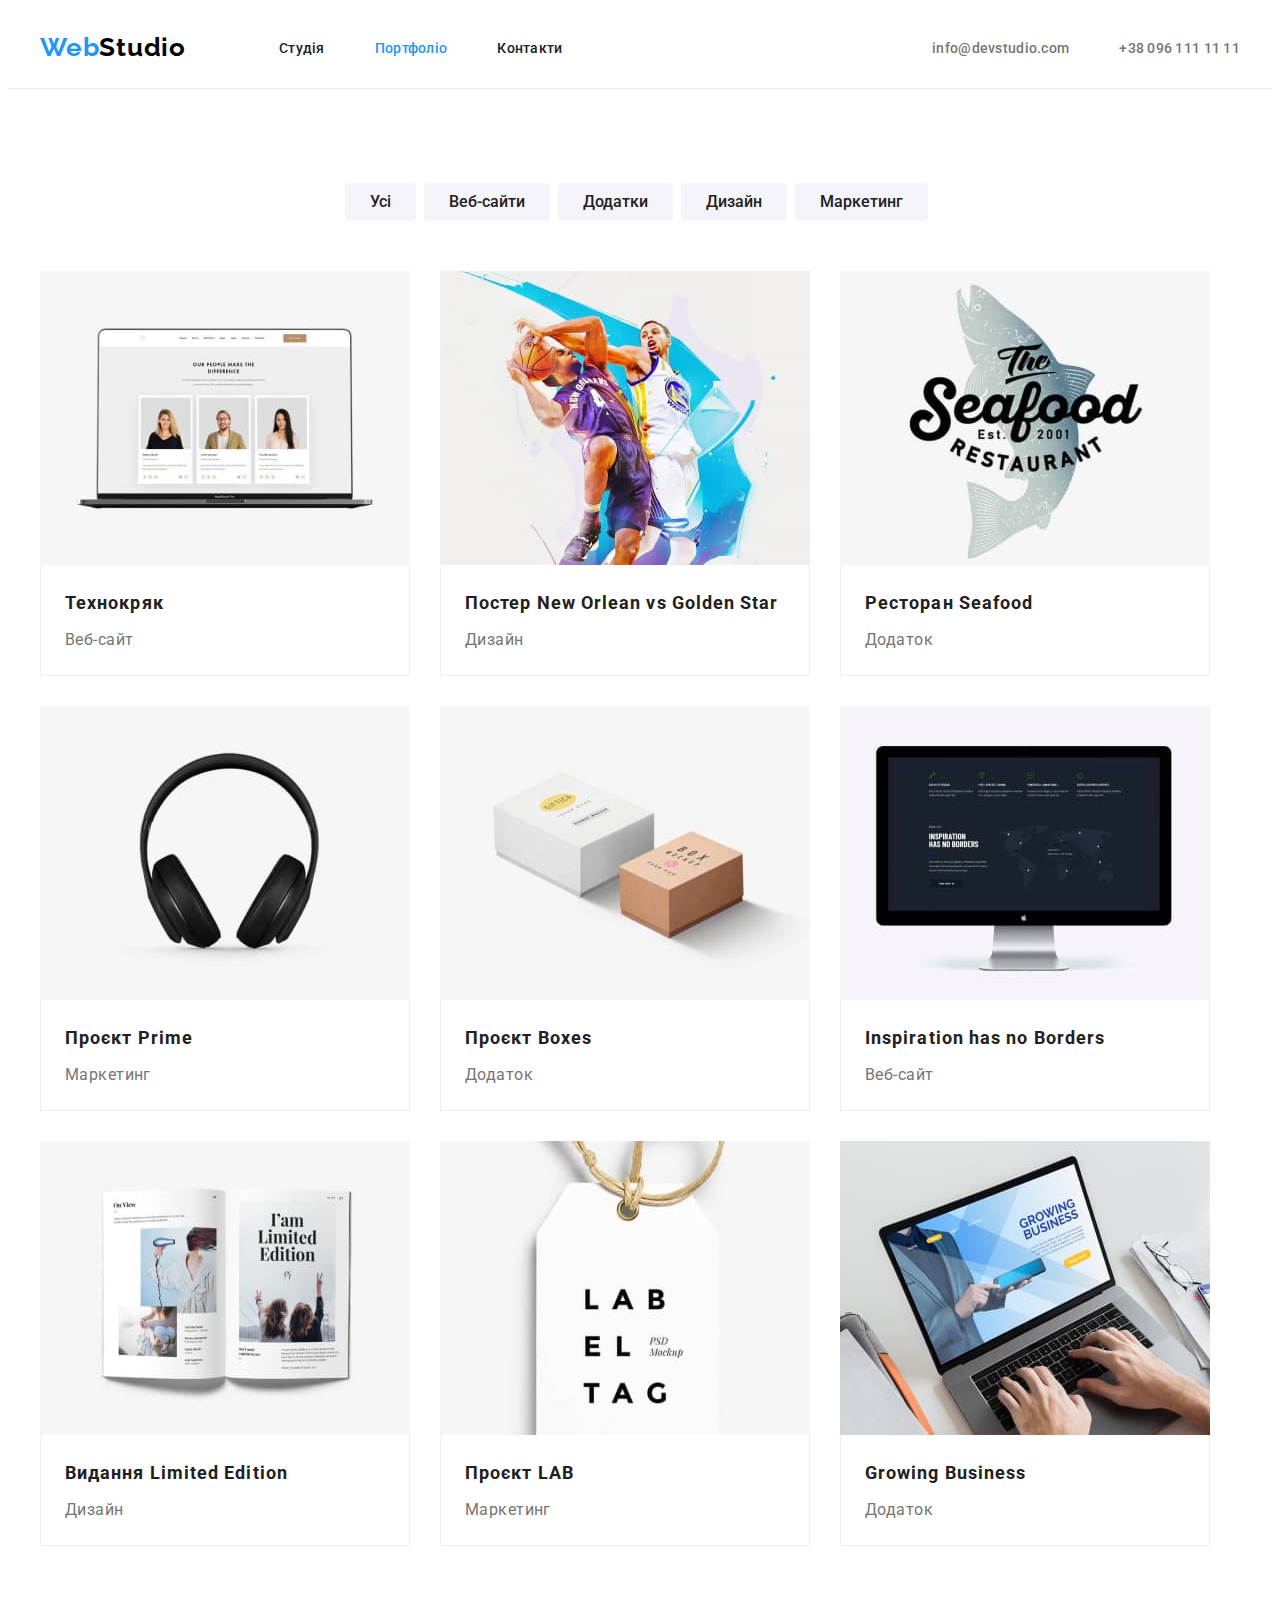
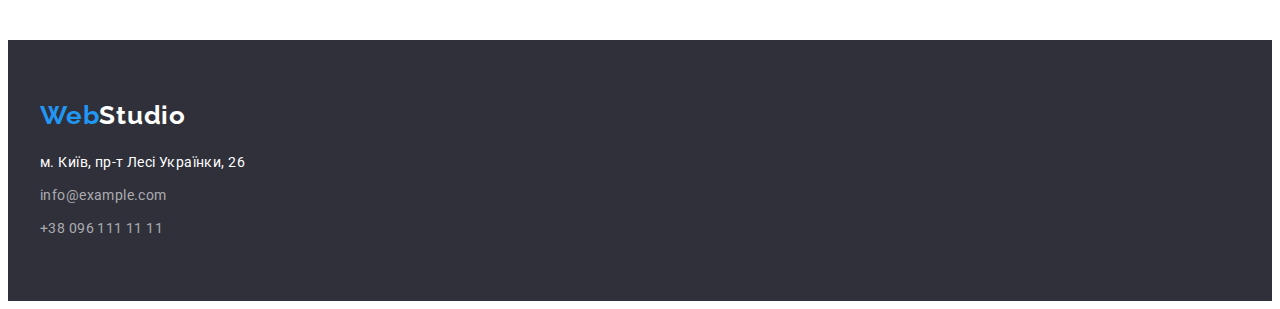
==== portfolio.html @ 2fb5a8e2 "add other files" ====
<!DOCTYPE html>
<html lang="en">
<head>
    <meta charset="UTF-8">
    <meta http-equiv="X-UA-Compatible" content="IE=edge">
    <meta name="viewport" content="width=device-width, initial-scale=1.0">
    <title>Portfolio</title>
    <link rel="preconnect" href="https://fonts.googleapis.com">
    <link rel="preconnect" href="https://fonts.gstatic.com" crossorigin>
    <link href="https://fonts.googleapis.com/css2?family=Raleway:wght@700&family=Roboto:wght@400;500;700;900&display=swap"
        rel="stylesheet">
    <link rel="stylesheet" href="https://cdnjs.cloudflare.com/ajax/libs/modern-normalize/1.1.0/modern-normalize.min.css"
        integrity="sha512-wpPYUAdjBVSE4KJnH1VR1HeZfpl1ub8YT/NKx4PuQ5NmX2tKuGu6U/JRp5y+Y8XG2tV+wKQpNHVUX03MfMFn9Q=="
        crossorigin="anonymous" referrerpolicy="no-referrer" />
    <link rel="stylesheet" href="./css/styles.css">
</head>
<body>
    <!-- HEADER -->
    <header class="page-header">
        <div class="container flex">
            <nav>
                <ul class="nav">
                    <li class="item-logo"><a href="index.html" class="logo"><span class="logo-part">Web</span>Studio</a>
                    </li>
                    <li class="item"><a href="./index.html" class="link">Студія</a></li>
                    <li class="item"><a href="./portfolio.html" class="link current">Портфоліо</a></li>
                    <li class="item"><a href="" class="link">Контакти</a></li>
                </ul>
            </nav>
            <ul class="contacts">
                <li class="item"><a href="mailto:info@devstudio.com" class="link">info@devstudio.com</a></li>
                <li class="item"><a href="tel:+380961111111" class="link">+38 096 111 11 11</a></li>
            </ul>
        </div>
    </header>
    <main>
        <!-- ФІЛЬТР КНОПОК -->
        <section class="port section">
            <div class="container">
                <h1 class="visually-hidden">Портфоліо</h1>
                <ul class="port-buttons">
                    <li><button class="filter-button" type="button">Усі</button></li>
                    <li><button class="filter-button" type="button">Веб-сайти</button></li>
                    <li><button class="filter-button" type="button">Додатки</button></li>
                    <li><button class="filter-button" type="button">Дизайн</button></li>
                    <li><button class="filter-button" type="button">Маркетинг</button></li>
                </ul>
                <ul class="port-filter">
                    <li class="port-card">
                        <a href="#" class="port-card-web">
                            <img src="./images/portfolio/technokrjak.jpg" alt="Зображення сторінки інтернета" width="370" height="294">
                            <div class="card-text">
                                <h2 class="port-filter-title">Технокряк</h2>
                                <p>Веб-сайт</p>
                            </div>
                        </a>
                    </li>
                    <li class="port-card">
                        <a href="#" class="port-card-design">
                            <img src="./images/portfolio/basketball.jpg" alt="Баскетболісти з м'ячем" width="370" height="294">
                            <div class="card-text">
                                <h2 class="port-filter-title">Постер New Orlean vs Golden Star</h2>
                                <p>Дизайн</p>
                            </div>
                        </a>
                    </li>
                    <li class="port-card">
                        <a href="#" class="port-card-app">
                            <img src="./images/portfolio/seafood.jpg" alt="Логотип рибного ресторану" width="370" height="294">
                            <div class="card-text">
                                <h2 class="port-filter-title">Ресторан Seafood</h2>
                                <p>Додаток</p>
                            </div>
                        </a>
                    </li>
                    <li class="port-card">
                        <a href="#" class="port-card-market">
                            <img src="./images/portfolio/prime.jpg" alt="Навушники" width="370" height="294">
                                <div class="card-text">
                                <h2 class="port-filter-title">Проєкт Prime</h2>
                                <p>Маркетинг</p>
                            </div>
                        </a>
                    </li>
                    <li class="port-card">
                        <a href="#" class="port-card-app">
                            <img src="./images/portfolio/boxes.jpg" alt="Дві коробки" width="370" height="294">
                            <div class="card-text">
                                <h2 class="port-filter-title">Проєкт Boxes</h2>
                                <p>Додаток</p>
                            </div>
                        </a>
                    </li>
                    <li class="port-card">
                        <a href="#" class="port-card-web">
                            <img src="./images/portfolio/inspiration.jpg" alt="Монітор" width="370" height="294">
                            <div class="card-text">
                                <h2 class="port-filter-title">Inspiration has no Borders</h2>
                                <p>Веб-сайт</p>
                            </div>     
                        </a>
                    </li>
                    <li class="port-card">
                        <a href="#" class="port-card-design">
                            <img src="./images/portfolio/limited.jpg" alt="Журнал на сторінці з заголовком I'm limited edition"
                                width="370" height="294">
                            <div class="card-text">
                                <h2 class="port-filter-title">Видання Limited Edition</h2>
                                <p>Дизайн</p>
                            </div>
                        </a>
                    </li>
                    <li class="port-card">
                        <a href="#" class="port-card-market">
                            <img src="./images/portfolio/lab.jpg" alt="Label TAG" width="370" height="294">
                            <div class="card-text">
                                <h2 class="port-filter-title">Проєкт LAB</h2>
                                <p>Маркетинг</p>
                            </div>
                        </a>
                    </li>
                    <li class="port-card">
                        <a href="#" class="port-card-app">
                            <img src="./images/portfolio/business.jpg" alt="Фото лептопа з надписом Growing Business на мониторі"
                                width="370" height="294">
                            <div class="card-text">
                                <h2 class="port-filter-title">Growing Business</h2>
                                <p>Додаток</p>
                            </div>
                        </a>
                    </li>
                </ul>
            </div>
        </section>
    </main>
        <!-- FOOTER -->
        <footer class="foot">
            <div class="container">
                <a href="index.html" class="logo-foot"><span class="logo-part">Web</span>Studio</a>
                <address>
                    <ul class="adress-list">
                        <li class="adress-item"><a href="https://goo.gl/maps/ySmGjcdxqGTYYULQ9" class="adress-map"
                                target="_blank" rel="noreferrer noopener nofollow">м. Київ, пр-т Лесі Українки, 26
                            </a>
                        </li>
                        <li class="adress-item"><a href="mailto:info@example.com" class="adress-link">info@example.com</a>
                        </li>
                        <li class="adress-item"><a href="tel:+380961111111" class="adress-link">+38 096 111 11 11</a></li>
                    </ul>
                </address>
            </div>
        </footer>
</body>
</html>
---- css/styles.css ----
/* колір тексту основний білий                    - #FFFFFF */
/* колір заголовків h2/h3                         - #212121 */
/* колір чорного в логотипі                       - #000000 */
/* колір вторинного (а абзацах) тексту            - #757575 */
/* колір фону кнопки, у лого та блакитного тексту - #2196F3 */
/* колір фону активної кнопки                     - #188CE8 */
/* колір фона основний білий                      - #F5F5F5 */
/* колір фона вторинний сірий                     - #F5F4FA */
/* колір фона HERO                                - #2F303A */
/* колір фона (background) вторичный              - #f5f5f5 */
/* колір фона (background) на картках             - #ffffff */

:root {
    --primary-text-color: #757575;
    --title-text-color: #212121;
    --title-hero-color: #FFFFFF;
    --title-hero-background-color: #2F303A;
    --secondary-text-color: #FFFFFF;
    --third-text-color: #2196F3;
    --button-active-background: #188CE8;
    --primary-background-color: #F5F5F5;
    --secondary-backgroung-color: #F5F4FA;
    --background-card-color: #FFFFFF;
    }

body {
  color: var(--primary-text-color);
  font-family: 'Roboto', sans-serif;
  font-size: 14px;
  letter-spacing: 0.03em;
}

.container {
  width: 1200px;
  padding: 0 15px;
  margin: 0 auto;
    /* outline: 1px solid tomato; */
}

.flex {
  display: flex;
  align-items: center;
}

h2, h3, p, ul {
  margin-top: 0;
  margin-bottom: 0px;
  padding-inline-start: 0px;
}

.section {
  padding: 94px 0;
}

img {
    display: block;
    max-width: 100%;
    height: auto;
}

/* HEADER */
.page-header {
  border-bottom: 1px solid #ECECEC;
}
/* LOGO */
.nav .logo {
  display: inline-block;
  font-family: 'Raleway';
  font-weight: 700;
  font-size: 26px;
  line-height: 1.192;
  color: #000000;
  text-decoration: none;
  letter-spacing: 0.03em;
  padding-top: 24px;
  padding-bottom: 25px;
}
.logo-part {
  color: var(--third-text-color);
}

/* NAVIGATIONS */
.nav .link {
  display: block;
  padding-top: 32px;
  padding-bottom: 32px;
  color: var(--title-text-color);
  font-weight: 500;
  line-height: 1.143;
  letter-spacing: 0.02em;
  text-decoration: none;
}

.nav .link.current {
    color: var(--third-text-color);
}

.nav .link:hover,
.nav .link:focus {
  color: var(--third-text-color);
}

.nav {
  display: flex;
  margin-top: 0;
  margin-bottom: 0;
  list-style: none;
}

.item-logo {
  margin-right: 93px;
}

.nav .item:not(:last-child) {
  margin-right: 50px;
}

/* CONTACTS */
.contacts {
  display: flex;
  margin-top: 0;
  margin-bottom: 0;
  margin-left: auto;
  list-style: none;
  font-weight: 500;
  line-height: 1.143;
  letter-spacing: 0.02em;
}

.contacts .item + .item {
  margin-left: 50px;
}

.contacts .link {
  display: block;
  padding-top: 32px;
  padding-bottom: 32px;
  color: var(--primary-text-color);
  text-decoration: none;
}

.contacts .link:hover,
.contacts .link:focus {
  color: var(--third-text-color);
}

/* HERO */
.hero {
  text-align: center;
  background-color: var(--title-hero-background-color);
  box-shadow: 0px 4px 4px rgba(0, 0, 0, 0.25), 0px 4px 4px rgba(0, 0, 0, 0.25);
  padding-top: 200px;
  padding-bottom: 200px;
    
}

.container-hero-title {
  width: 696px;
  margin: 0 auto;
  align-items: center;
    /* outline: 1px solid tomato; */
}

.hero-title {
  font-weight: 900;
  font-size: 44px;
  line-height: 1.364;
  color: var(--title-hero-color);
  text-align: center;
  letter-spacing: 0.06em;
  text-transform: uppercase;
  margin-top: 0;
  margin-bottom: 0px;
  padding-bottom: 40px;
}

.hero-button {
  display: inline-block;
  font-family: 'Roboto', sans-serif;
  font-weight: 700;
  font-size: 16px;
  line-height: 1.88;
  color: var(--secondary-text-color);
  background-color: var(--third-text-color);
  text-align: center;
  align-items: center;
  letter-spacing: 0.06em;
  cursor: pointer;
  border: none;
  border-radius: 4px;
  padding: 10px 32px;
  min-width: 216px;
}

.hero-button:hover,
.hero-button:focus {
  background-color: var(--button-active-background);
}

/* СТИЛЬ ДЛЯ ЗАГОЛОВКІВ H2 */
.title-next {
  font-weight: 700;
  font-size: 36px;
  line-height: 1.17;
  text-align: center;
  color: var(--title-text-color);
  margin-bottom: 50px;
}

/* ОСОБЛИВОСТІ */
.visually-hidden {
  position: absolute;
  width: 1px;
  height: 1px;
  margin: -1px;
  border: 0;
  padding: 0;
  white-space: nowrap;
  clip-path: inset(100%);
  clip: rect(0 0 0 0);
  overflow: hidden;
}
.features {
  line-height: 1.71;

}
.features-list {
    list-style: none;
    display: flex;
}

.feature {
  width: 270px;
  margin-right: 30px;
}

.feature:nth-child(4) {
  margin-right: 0;
}

.feature-title {
    font-weight: 700;
    font-size: 14px;
    line-height: 1.14;
    text-transform: uppercase;
    color: var(--title-text-color);
    margin-bottom: 10px;
}

/* ЧИМ МИ ЗАЙМАЄМОСЯ */
.boxes {
  padding-top: 0;
}
.boxes-title {
  font-weight: 700;
  font-size: 36px;
  line-height: 1.17;
  text-align: center;
  color: var(--title-text-color);
  margin-bottom: 50px;
}

.boxes-list {
  display: flex;
  list-style: none;
  justify-content: space-between;
}

  /* НАША КОМАНДА */
  .team {
    background-color: var(--secondary-backgroung-color);
  }

  .team-list {
    display: flex;
    justify-content: space-between;
    list-style: none;
  }

  .team-card {
    background-color: var(--background-card-color);
    text-align: center;
    font-size: 16px;
    line-height: 1.19;
    box-shadow: 0px 1px 3px rgba(0, 0, 0, 0.12), 0px 1px 1px rgba(0, 0, 0, 0.14), 0px 2px 1px rgba(0, 0, 0, 0.2);
    border-radius: 0px 0px 4px 4px;
  }

  .team-title {
    margin-bottom: 10px;
    font-weight: 500;
    font-size: 16px;
    line-height: 1.19;
    color: var(--title-text-color);
  }

  .team-text {
    padding: 30px 10px;
  }
  
  /* FOOTER */
  .foot {
    padding: 60px 0;
    background-color: var(--title-hero-background-color);
  }

  .logo-foot {
    display: inline-block;
    font-family: 'Raleway';
    font-weight: 700;
    font-size: 26px;
    line-height: 1.192;
    color: var(--secondary-text-color);
    text-decoration: none;
    letter-spacing: 0.03em;
    margin-bottom: 20px;
  }

  .adress-list {
    list-style: none;
    font-style: normal;
    line-height: 1.71;
  }

  .adress-item:nth-child(-n + 2) {
    margin-bottom: 9px;
  }

  .adress-map {
    color: var(--secondary-text-color);
    text-decoration: none;
  }
  .adress-link {
    color: rgba(255, 255, 255, 0.6);
    text-decoration: none;
  }
  .adress-map:hover,
  .adress-map:focus {
    color: var(--third-text-color);
  }
  .adress-link:hover,
  .adress-link:focus {
    color: var(--third-text-color);
  }

  /* FILTER BUTTONS */
  .port-buttons {
    display: flex;
    justify-content: center;
    margin-bottom: 50px;
    font-weight: 700;
    list-style: none;
  }

  .filter-button {
    font-family: 'Roboto', sans-serif;
    font-weight: 500;
    font-size: 16px;
    line-height: 1.625;
    text-align: center;
    color: var(--title-text-color);
    background-color: var(--secondary-backgroung-color);
    cursor: pointer;
    border: none;
    border-radius: 4px;
    padding: 6px 25px;
    display: inline-block;
  }

   .filter-button:last-child {
        margin-right: 8px;
  }

  .filter-button:hover,
  .filter-button:focus,
  .filter-button:active {
    color: var(--title-hero-color);
    background-color: var(--third-text-color);
  }

  /* PORTFOLIO */
  .port-filter {
    display: flex;
    flex-wrap: wrap;
    list-style: none;
  }

  .port-filter-title {
    font-weight: 700;
    font-size: 18px;
    line-height: 2;
    letter-spacing: 0.06em;
    color: var(--title-text-color);
    margin-bottom: 4px;
  }
  
  .port-card {
    width: 370px;
    font-size: 0;
    margin-right: 30px;
    margin-bottom: 30px;
    background-color: var(--background-card-color);
  }

  .port-card:nth-child(3n) {
    margin-right: 0;
  }

  .port-card:nth-last-child(-n + 3) {
    margin-bottom: 0;
  }

  .card-text {
    padding: 20px 24px;
    border-width: 0px 1px 1px 1px;
    border-color: #EEEEEE;
    border-style: solid;
  }

  .port-card-web {
    text-decoration: none;
    color: var(--primary-text-color);
    font-size: 16px;
    line-height: 1.875;
  }
  .port-card-design {
    text-decoration: none;
    color: var(--primary-text-color);
    font-size: 16px;
    line-height: 1.875;
  }
  .port-card-app {
    text-decoration: none;
    color: var(--primary-text-color);
    font-size: 16px;
    line-height: 1.875;
  }
  .port-card-market {
    text-decoration: none;
    color: var(--primary-text-color);
    font-size: 16px;
    line-height: 1.875;
  }
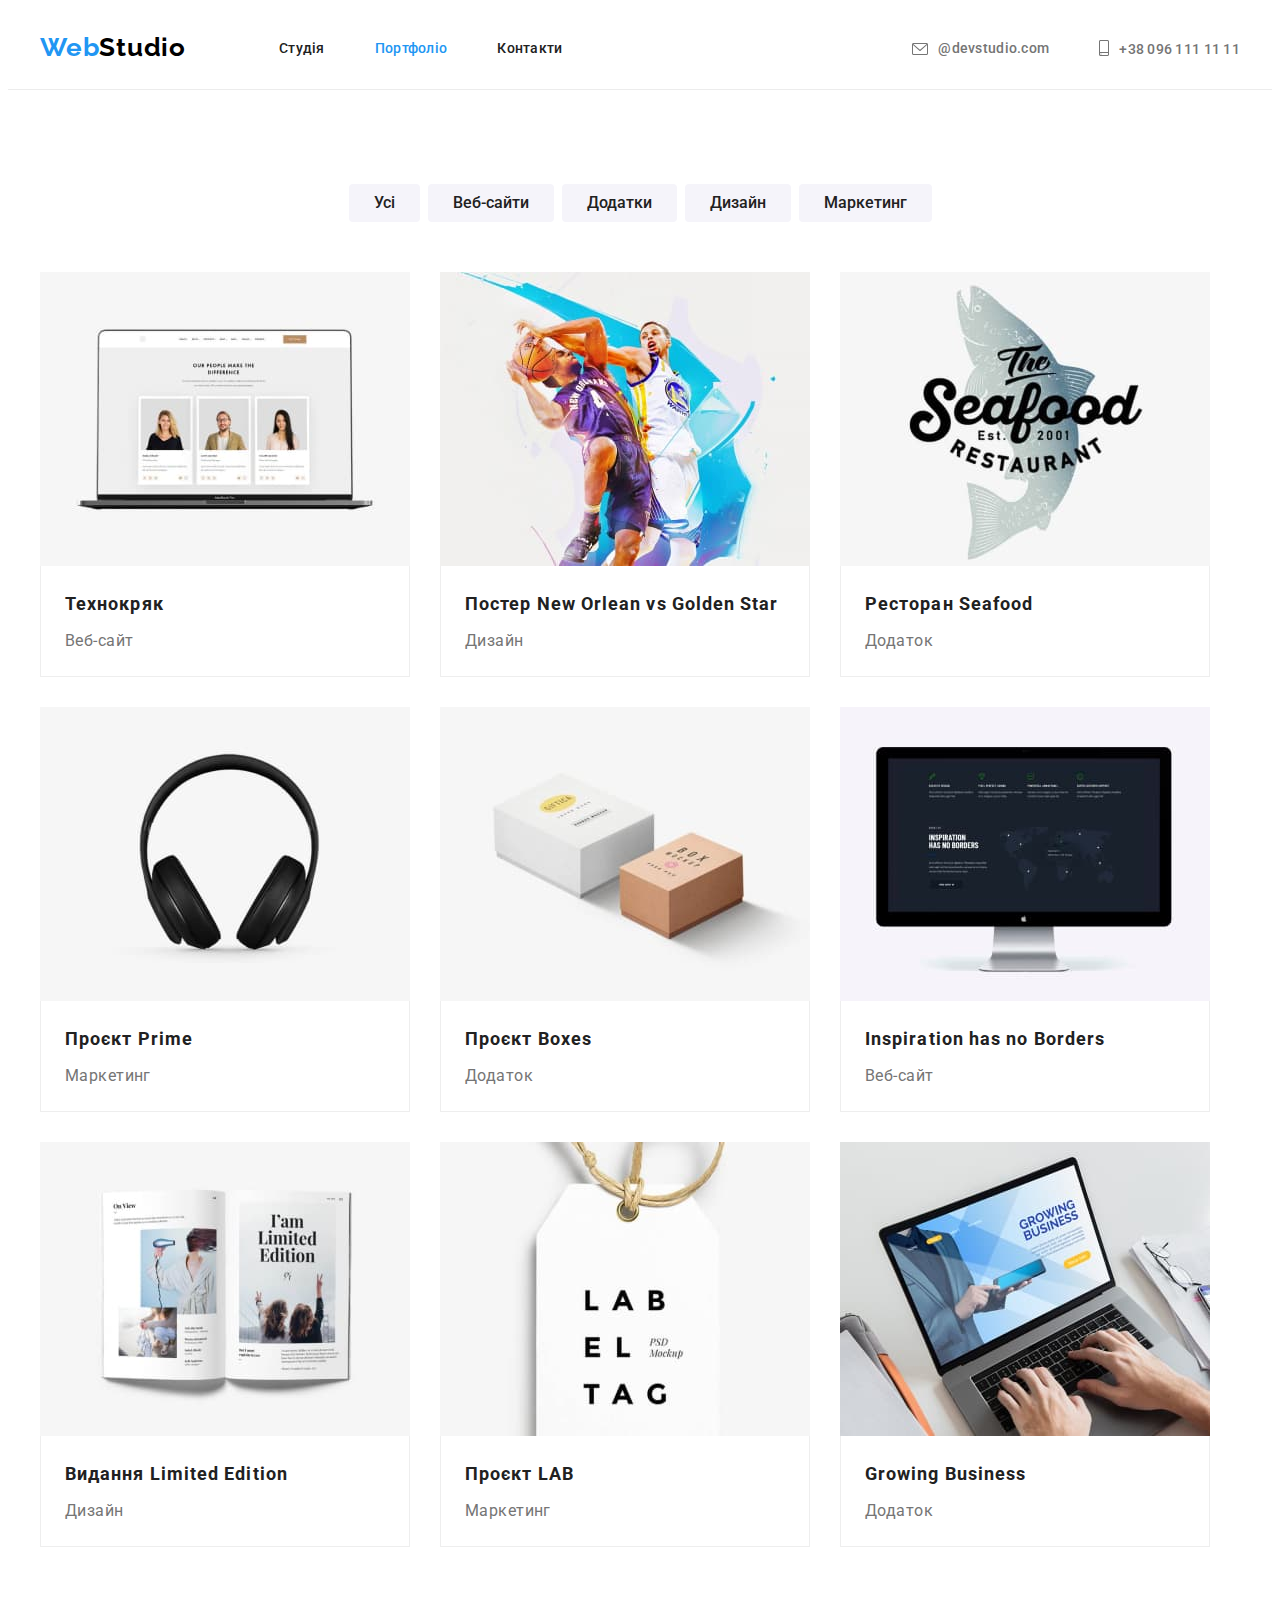
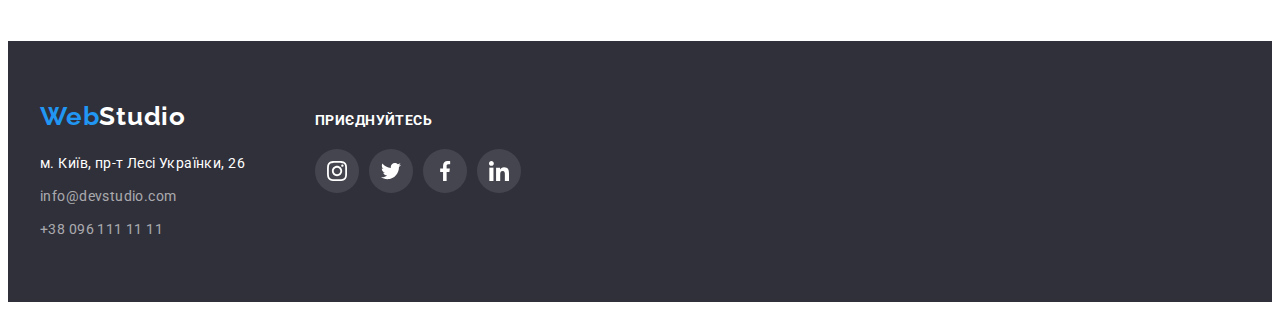
==== commit 001b5ac3: "add background" ====
--- a/portfolio.html
+++ b/portfolio.html
@@ -28,8 +28,8 @@
                 </ul>
             </nav>
             <ul class="contacts">
-                <li class="item"><a href="mailto:info@devstudio.com" class="link">info@devstudio.com</a></li>
-                <li class="item"><a href="tel:+380961111111" class="link">+38 096 111 11 11</a></li>
+                <li class="item"><a class="link icon-mail" href="mailto:info@devstudio.com">@devstudio.com</a></li>
+                <li class="item"><a class="link icon-cell" href="tel:+380961111111">+38 096 111 11 11</a></li>
             </ul>
         </div>
     </header>
@@ -39,11 +39,11 @@
             <div class="container">
                 <h1 class="visually-hidden">Портфоліо</h1>
                 <ul class="port-buttons">
-                    <li><button class="filter-button" type="button">Усі</button></li>
-                    <li><button class="filter-button" type="button">Веб-сайти</button></li>
-                    <li><button class="filter-button" type="button">Додатки</button></li>
-                    <li><button class="filter-button" type="button">Дизайн</button></li>
-                    <li><button class="filter-button" type="button">Маркетинг</button></li>
+                    <li class="button-item"><button class="filter-button" type="button">Усі</button></li>
+                    <li class="button-item"><button class="filter-button" type="button">Веб-сайти</button></li>
+                    <li class="button-item"><button class="filter-button" type="button">Додатки</button></li>
+                    <li class="button-item"><button class="filter-button" type="button">Дизайн</button></li>
+                    <li class="button-item"><button class="filter-button" type="button">Маркетинг</button></li>
                 </ul>
                 <ul class="port-filter">
                     <li class="port-card">
@@ -135,19 +135,30 @@
     </main>
         <!-- FOOTER -->
         <footer class="foot">
-            <div class="container">
-                <a href="index.html" class="logo-foot"><span class="logo-part">Web</span>Studio</a>
-                <address>
-                    <ul class="adress-list">
-                        <li class="adress-item"><a href="https://goo.gl/maps/ySmGjcdxqGTYYULQ9" class="adress-map"
-                                target="_blank" rel="noreferrer noopener nofollow">м. Київ, пр-т Лесі Українки, 26
-                            </a>
-                        </li>
-                        <li class="adress-item"><a href="mailto:info@example.com" class="adress-link">info@example.com</a>
-                        </li>
-                        <li class="adress-item"><a href="tel:+380961111111" class="adress-link">+38 096 111 11 11</a></li>
+            <div class="container basement">
+                <div class="basement-links">
+                    <a href="index.html" class="logo-foot"><span class="logo-part">Web</span>Studio</a>
+                    <address>
+                        <ul class="adress-list">
+                            <li class="adress-item"><a href="https://goo.gl/maps/ySmGjcdxqGTYYULQ9" class="adress-map"
+                                    target="_blank" rel="noreferrer noopener nofollow">м. Київ, пр-т Лесі Українки, 26
+                                </a>
+                            </li>
+                            <li class="adress-item"><a href="mailto:info@devstudio.com"
+                                    class="adress-link">info@devstudio.com</a></li>
+                            <li class="adress-item"><a href="tel:+380961111111" class="adress-link">+38 096 111 11 11</a></li>
+                        </ul>
+                    </address>
+                </div>
+                <div class="join">
+                    <h3 class="join-title">приєднуйтесь</h3>
+                    <ul class="join-list">
+                        <li class="join-links instagram"></li>
+                        <li class="join-links"></li>
+                        <li class="join-links"></li>
+                        <li class="join-links"></li>
                     </ul>
-                </address>
+                </div>
             </div>
         </footer>
 </body>
--- a/css/styles.css
+++ b/css/styles.css
@@ -34,7 +34,7 @@
   width: 1200px;
   padding: 0 15px;
   margin: 0 auto;
-    /* outline: 1px solid tomato; */
+  /* outline: 1px solid teal; */
 }
 
 .flex {
@@ -62,6 +62,14 @@
 .page-header {
   border-bottom: 1px solid #ECECEC;
 }
+
+.nav {
+  display: flex;
+  margin-top: 0;
+  margin-bottom: 0;
+  list-style: none;
+}
+
 /* LOGO */
 .nav .logo {
   display: inline-block;
@@ -100,13 +108,6 @@
   color: var(--third-text-color);
 }
 
-.nav {
-  display: flex;
-  margin-top: 0;
-  margin-bottom: 0;
-  list-style: none;
-}
-
 .item-logo {
   margin-right: 93px;
 }
@@ -117,7 +118,7 @@
 
 /* CONTACTS */
 .contacts {
-  display: flex;
+  display: inline-flex;
   margin-top: 0;
   margin-bottom: 0;
   margin-left: auto;
@@ -127,14 +128,44 @@
   letter-spacing: 0.02em;
 }
 
+.contacts .item {
+  padding-top: 32px;
+  padding-bottom: 32px;
+  background-repeat: no-repeat;
+  vertical-align: -0.15em;
+  
+}
+
+.icon-mail::before {
+  display: inline-block;
+  content: "";
+  margin-right: 10px;
+  vertical-align: -0.15em;
+  width: 16px;
+  height: 12px;
+  background-color: var(--background-card-color);
+  background-image: url(../images/svg/letter-gray.svg);
+}
+
+.icon-cell::before {
+  display: inline-block;
+  content: "";
+    margin-right: 10px;
+    vertical-align: -0.15em;
+    width: 10px;
+    height: 16px;
+    background-color: white;
+    background-image: url(../images/svg/smartphone.svg);
+}
+
 .contacts .item + .item {
   margin-left: 50px;
 }
 
+
+
 .contacts .link {
   display: block;
-  padding-top: 32px;
-  padding-bottom: 32px;
   color: var(--primary-text-color);
   text-decoration: none;
 }
@@ -151,7 +182,22 @@
   box-shadow: 0px 4px 4px rgba(0, 0, 0, 0.25), 0px 4px 4px rgba(0, 0, 0, 0.25);
   padding-top: 200px;
   padding-bottom: 200px;
-    
+
+}
+
+.overlay { 
+  max-width: 1600px;
+  height: 600px;
+  margin-left: auto;
+  margin-right: auto;
+  background-image: linear-gradient(
+    to right,
+    rgba(47, 48, 58, 0.4), 
+    rgba(47, 48, 58, 0.4)
+  ), 
+  url(../images/body.jpg);
+  background-size: cover;
+  background-position: center;
 }
 
 .container-hero-title {
@@ -222,8 +268,8 @@
 }
 .features {
   line-height: 1.71;
-
-}
+}
+
 .features-list {
     list-style: none;
     display: flex;
@@ -232,6 +278,34 @@
 .feature {
   width: 270px;
   margin-right: 30px;
+}
+
+.feature::before {
+  content: "";
+  display: block;
+  width: 270px;
+  height: 120px;
+  background-color: var(--secondary-backgroung-color);
+  border-radius: 4px;
+  margin-bottom: 30px;
+  background-repeat: no-repeat;
+  background-position: center;
+}
+
+.icon-details::before {
+  background-image: url(../images/svg/antenna.svg);
+}
+
+.icon-punctuality::before {
+  background-image: url(../images/svg/clock.svg);
+}
+
+.icon-plan::before {
+  background-image: url(../images/svg/diagram.svg);
+}
+
+.icon-technologies::before {
+  background-image: url(../images/svg/astronaut.svg);
 }
 
 .feature:nth-child(4) {
@@ -297,11 +371,91 @@
   .team-text {
     padding: 30px 10px;
   }
+
+  .team-social {
+    display: flex;
+    flex-wrap: wrap;
+    justify-content: space-between;
+    background-position: center;
+    padding: 16px 32px 30px;
+    /* outline: 1px solid tomato; */
+  }
+
+  .social-links {
+    width: 44px;
+    height: 44px;
+    background-color: var(--background-card-color);
+    background-repeat: no-repeat;
+    background-position: center;
+    border-radius: 50%;
+    /* outline: 1px solid teal */
+  }
+
+  .social-links:nth-child(1) {
+    background-image: url(../images/svg/instagram-gray.svg);
+  }
+
+  .social-links:nth-child(2) {
+    background-image: url(../images/svg/twitter.svg);
+  }
+
+  .social-links:nth-child(3) {
+    background-image: url(../images/svg/facebook.svg);
+  }
+
+  .social-links:nth-child(4) {
+    background-image: url(../images/svg/linkedin.svg);
+  }
   
+  /* ПОСТІЙНІ КЛІЄНТИ */
+
+  .clients-list {
+    display: flex;
+    list-style: none;
+    justify-content: space-between;
+    
+    /* outline: 1px solid tomato; */
+  }
+
+  .client-item {
+    width: 170px;
+    height: 92px;
+    border: 1px solid #AFB1B8;
+    border-radius: 4px;
+    background-repeat: no-repeat;
+    background-position: center;
+  }
+
+  .icon-foster {
+    background-image: url(../images/svg/client-fosterpeters.svg);
+  }
+
+  .icon-brand {
+    background-image: url(../images/svg/client-brand.svg);
+  }
+
+  .icon-yaco {
+    background-image: url(../images/svg/client-yaco.svg);
+  }
+
+  .icon-here {
+    background-image: url(../images/svg/client-tagline.svg);
+  }
+
+  .icon-company {
+    background-image: url(../images/svg/client-company.svg);
+  }
+
+  .icon-tagline {
+    background-image: url(../images/svg/client-last.svg);
+  }
+
   /* FOOTER */
   .foot {
+    background-color: var(--title-hero-background-color);
+  }
+  .basement-links {
     padding: 60px 0;
-    background-color: var(--title-hero-background-color);
   }
 
   .logo-foot {
@@ -343,6 +497,56 @@
     color: var(--third-text-color);
   }
 
+  .basement {
+    display: flex;
+  }
+
+  .join {
+    display: inline-block;
+    width: 206px;
+    padding-top: 72px;
+    margin-left: 70px;
+  }
+    .join-list {
+      display: flex;
+      padding: 0;
+      list-style: none;
+      justify-content: space-between;
+    }
+
+  .join-title {
+    font-weight: 700;
+    font-size: 14px;
+    line-height: 1.14;
+    text-transform: uppercase;
+    margin-bottom: 20px;
+    color: var(--secondary-text-color);
+  }
+  .join-links {
+    width: 44px;
+    height: 44px;
+    background-color: rgba(255, 255, 255, 0.1);
+    background-repeat: no-repeat;
+    background-position: center;
+    border-radius: 50%;
+  }
+
+  .join-links:nth-child(1) {
+    background-image: url(../images/svg/instagram-white.svg);
+  }
+
+  .join-links:nth-child(2) {
+    background-image: url(../images/svg/twitter-white.svg);
+  }
+
+  .join-links:nth-child(3) {
+    background-image: url(../images/svg/facebook-white.svg);
+  }
+
+  .join-links:nth-child(4) {
+    background-image: url(../images/svg/linkedin-white.svg);
+  }
+
   /* FILTER BUTTONS */
   .port-buttons {
     display: flex;
@@ -350,6 +554,10 @@
     margin-bottom: 50px;
     font-weight: 700;
     list-style: none;
+  }
+
+  .button-item:not(:last-child) {
+    margin-right: 8px;
   }
 
   .filter-button {
@@ -367,10 +575,6 @@
     display: inline-block;
   }
 
-   .filter-button:last-child {
-        margin-right: 8px;
-  }
-
   .filter-button:hover,
   .filter-button:focus,
   .filter-button:active {
@@ -401,6 +605,10 @@
     margin-bottom: 30px;
     background-color: var(--background-card-color);
   }
+  .port-card:hover,
+  .port-card:focus {
+    box-shadow: 0px 1px 1px rgba(0, 0, 0, 0.12), 0px 4px 4px rgba(0, 0, 0, 0.06), 1px 4px 6px rgba(0, 0, 0, 0.16);
+  }
 
   .port-card:nth-child(3n) {
     margin-right: 0;
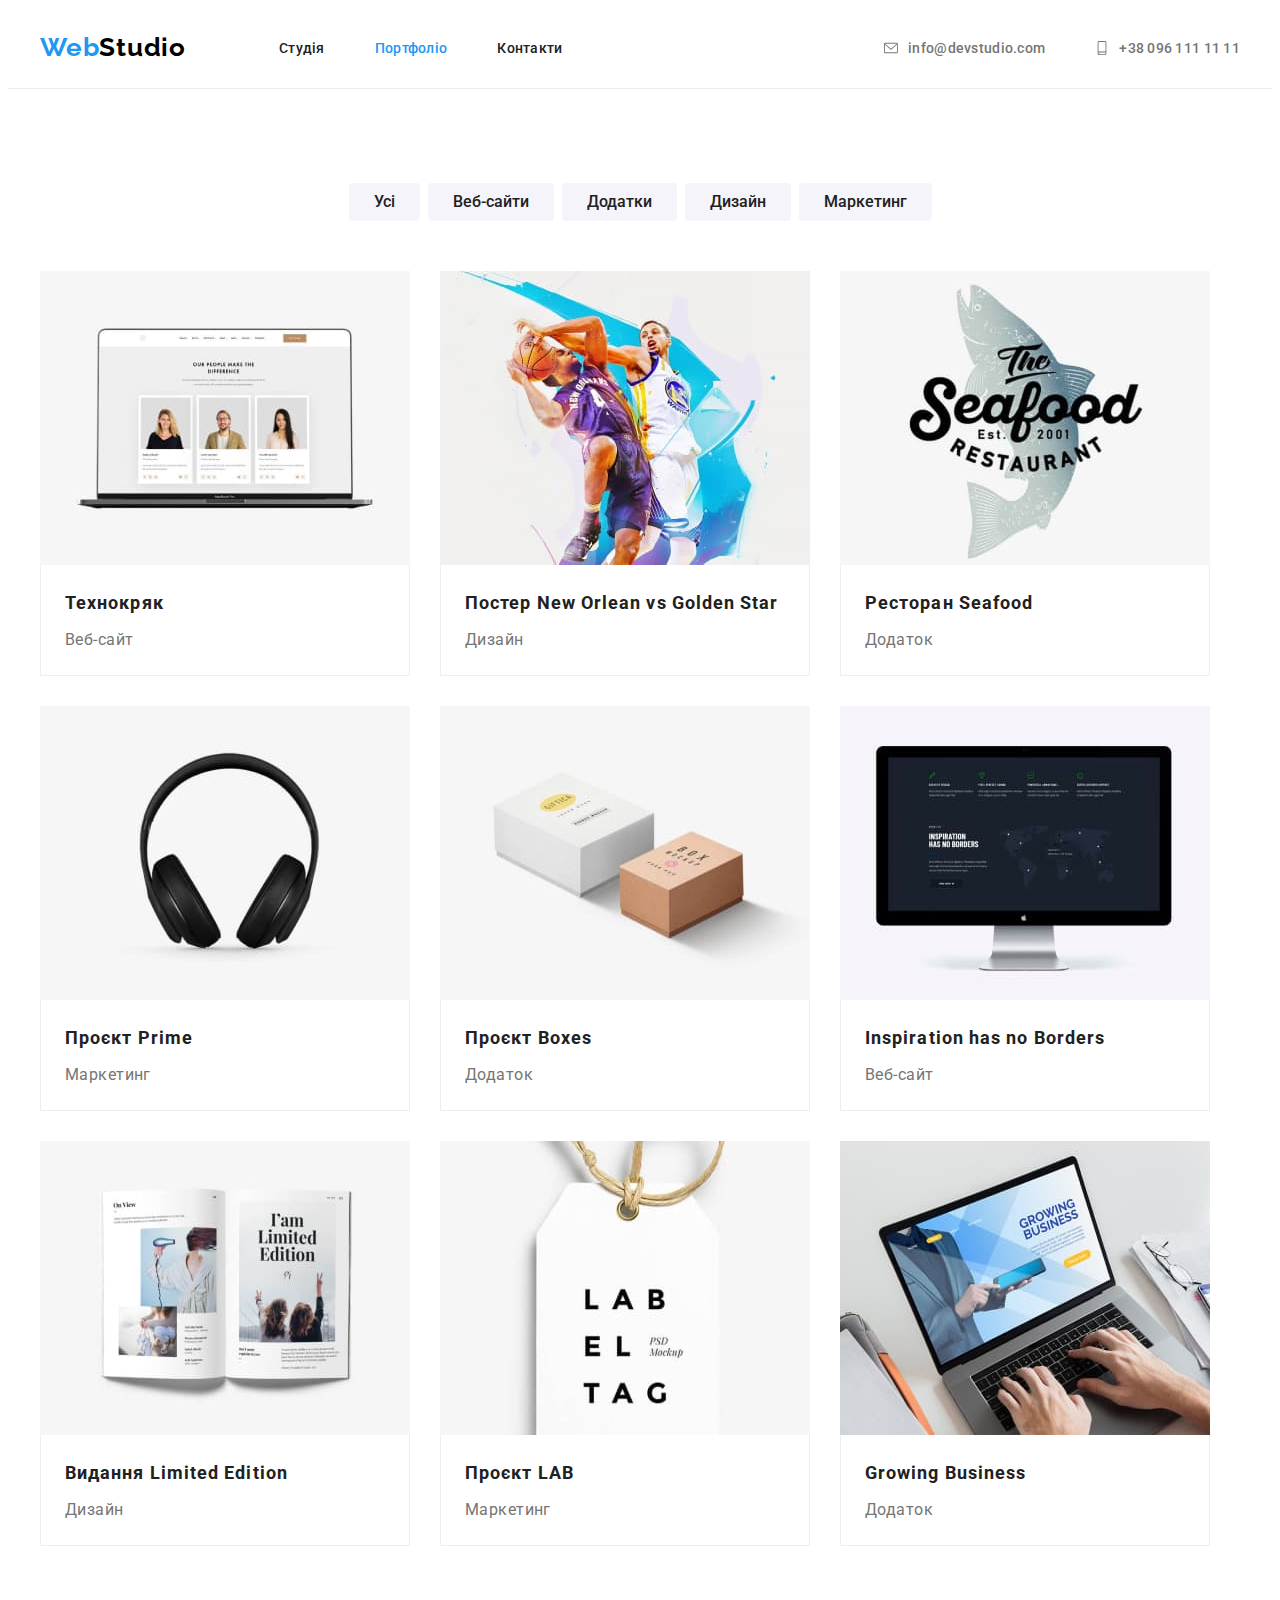
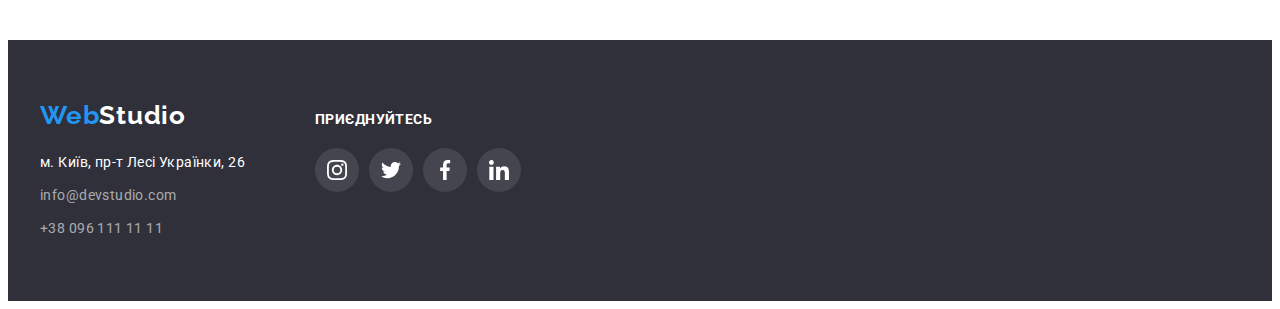
==== commit 672f4354: "add tasks for homework #4" ====
--- a/portfolio.html
+++ b/portfolio.html
@@ -28,11 +28,22 @@
                 </ul>
             </nav>
             <ul class="contacts">
-                <li class="item"><a class="link icon-mail" href="mailto:info@devstudio.com">@devstudio.com</a></li>
-                <li class="item"><a class="link icon-cell" href="tel:+380961111111">+38 096 111 11 11</a></li>
+                <li class="item">
+                    <a class="link" href="mailto:info@devstudio.com">
+                        <svg class="icon-mail" width="18" height="16">
+                            <use href="./images/icons.svg#icon-link-letter"></use>
+                        </svg>info@devstudio.com</a>
+                </li>
+                <li class="item">
+                    <a class="link" href="tel:+380961111111">
+                        <svg class="icon-cell" width="10" height="16">
+                            <use href="./images/icons.svg#icon-link-smartphone"></use>
+                        </svg>+38 096 111 11 11</a>
+                </li>
             </ul>
         </div>
     </header>
+    
     <main>
         <!-- ФІЛЬТР КНОПОК -->
         <section class="port section">
@@ -133,33 +144,58 @@
             </div>
         </section>
     </main>
+
         <!-- FOOTER -->
-        <footer class="foot">
-            <div class="container basement">
-                <div class="basement-links">
-                    <a href="index.html" class="logo-foot"><span class="logo-part">Web</span>Studio</a>
-                    <address>
-                        <ul class="adress-list">
-                            <li class="adress-item"><a href="https://goo.gl/maps/ySmGjcdxqGTYYULQ9" class="adress-map"
-                                    target="_blank" rel="noreferrer noopener nofollow">м. Київ, пр-т Лесі Українки, 26
-                                </a>
-                            </li>
-                            <li class="adress-item"><a href="mailto:info@devstudio.com"
-                                    class="adress-link">info@devstudio.com</a></li>
-                            <li class="adress-item"><a href="tel:+380961111111" class="adress-link">+38 096 111 11 11</a></li>
-                        </ul>
-                    </address>
-                </div>
-                <div class="join">
-                    <h3 class="join-title">приєднуйтесь</h3>
-                    <ul class="join-list">
-                        <li class="join-links instagram"></li>
-                        <li class="join-links"></li>
-                        <li class="join-links"></li>
-                        <li class="join-links"></li>
+    <footer class="foot">
+        <div class="container basement">
+            <div class="basement-links">
+                <a href="index.html" class="logo-foot"><span class="logo-part">Web</span>Studio</a>
+                <address>
+                    <ul class="adress-list">
+                        <li class="adress-item"><a href="https://goo.gl/maps/ySmGjcdxqGTYYULQ9" class="adress-map"
+                                target="_blank" rel="noreferrer noopener nofollow">м. Київ, пр-т Лесі Українки, 26
+                            </a>
+                        </li>
+                        <li class="adress-item"><a href="mailto:info@devstudio.com"
+                                class="adress-link">info@devstudio.com</a></li>
+                        <li class="adress-item"><a href="tel:+380961111111" class="adress-link">+38 096 111 11 11</a></li>
                     </ul>
-                </div>
+                </address>
             </div>
-        </footer>
+            <div class="join">
+                <h3 class="join-title">приєднуйтесь</h3>
+                <ul class="join-list">
+                    <li>
+                        <button class="join-links" aria-label="Instagram">
+                            <svg class="join-icon" width="20" height="20">
+                                <use href="./images/icons.svg#icon-social-instagram"></use>
+                            </svg>
+                        </button>
+                    </li>
+                    <li>
+                        <button class="join-links" aria-label="Instagram">
+                            <svg class="join-icon" width="20" height="20">
+                                <use href="./images/icons.svg#icon-social-twitter"></use>
+                            </svg>
+                        </button>
+                    </li>
+                    <li>
+                        <button class="join-links" aria-label="Instagram">
+                            <svg class="join-icon" width="20" height="20">
+                                <use href="./images/icons.svg#icon-social-facebook"></use>
+                            </svg>
+                        </button>
+                    </li>
+                    <li>
+                        <button class="join-links" aria-label="Instagram">
+                            <svg class="join-icon" width="20" height="20">
+                                <use href="./images/icons.svg#icon-social-linkedin"></use>
+                            </svg>
+                        </button>
+                    </li>
+                </ul>
+            </div>
+        </div>
+    </footer>
 </body>
 </html>--- a/css/styles.css
+++ b/css/styles.css
@@ -21,6 +21,7 @@
     --primary-background-color: #F5F5F5;
     --secondary-backgroung-color: #F5F4FA;
     --background-card-color: #FFFFFF;
+    --social-icon-color: #AFB1B8;
     }
 
 body {
@@ -132,40 +133,17 @@
   padding-top: 32px;
   padding-bottom: 32px;
   background-repeat: no-repeat;
-  vertical-align: -0.15em;
   
-}
-
-.icon-mail::before {
-  display: inline-block;
-  content: "";
-  margin-right: 10px;
-  vertical-align: -0.15em;
-  width: 16px;
-  height: 12px;
-  background-color: var(--background-card-color);
-  background-image: url(../images/svg/letter-gray.svg);
-}
-
-.icon-cell::before {
-  display: inline-block;
-  content: "";
-    margin-right: 10px;
-    vertical-align: -0.15em;
-    width: 10px;
-    height: 16px;
-    background-color: white;
-    background-image: url(../images/svg/smartphone.svg);
 }
 
 .contacts .item + .item {
   margin-left: 50px;
 }
 
-
-
 .contacts .link {
-  display: block;
+  display: flex;
+  padding: 0;
+  align-items: center;
   color: var(--primary-text-color);
   text-decoration: none;
 }
@@ -173,6 +151,32 @@
 .contacts .link:hover,
 .contacts .link:focus {
   color: var(--third-text-color);
+}
+
+.icon-mail {
+  fill: currentColor;
+  padding: 0;
+  margin-right: 10px;
+  width: 1em;
+  height: 1em;
+}
+
+.icon-mail:hover,
+.icon-mail:focus {
+  fill: currentColor;
+}
+
+.icon-cell {
+  fill: currentColor;
+  padding: 0;
+  margin-right: 10px;
+  width: 1em;
+  height: 1em;
+}
+
+.icon-cell:hover
+.icon-cell:focus {
+  fill: currentColor;
 }
 
 /* HERO */
@@ -280,32 +284,17 @@
   margin-right: 30px;
 }
 
-.feature::before {
-  content: "";
-  display: block;
+.icon-feature {
+  display: flex;
+  justify-content: center;
+  padding: 0;
+  border: none;
   width: 270px;
   height: 120px;
+  margin-bottom: 30px;
   background-color: var(--secondary-backgroung-color);
   border-radius: 4px;
-  margin-bottom: 30px;
-  background-repeat: no-repeat;
-  background-position: center;
-}
-
-.icon-details::before {
-  background-image: url(../images/svg/antenna.svg);
-}
-
-.icon-punctuality::before {
-  background-image: url(../images/svg/clock.svg);
-}
-
-.icon-plan::before {
-  background-image: url(../images/svg/diagram.svg);
-}
-
-.icon-technologies::before {
-  background-image: url(../images/svg/astronaut.svg);
+  align-items: center;
 }
 
 .feature:nth-child(4) {
@@ -325,6 +314,7 @@
 .boxes {
   padding-top: 0;
 }
+
 .boxes-title {
   font-weight: 700;
   font-size: 36px;
@@ -369,85 +359,64 @@
   }
 
   .team-text {
-    padding: 30px 10px;
-  }
-
-  .team-social {
-    display: flex;
-    flex-wrap: wrap;
+    padding: 30px 32px;
+  }
+
+  .social-links {
+    display: flex;
+    margin: 0;
+    padding: 0;
     justify-content: space-between;
-    background-position: center;
-    padding: 16px 32px 30px;
-    /* outline: 1px solid tomato; */
-  }
-
-  .social-links {
+    margin: 16px 0 0;
+    list-style: none;
+  }
+
+  .link-button {
+    padding: 12px;
+    border: none;
     width: 44px;
     height: 44px;
+    color: var(--social-icon-color);
+    border-radius: 50%;
     background-color: var(--background-card-color);
-    background-repeat: no-repeat;
-    background-position: center;
-    border-radius: 50%;
-    /* outline: 1px solid teal */
-  }
-
-  .social-links:nth-child(1) {
-    background-image: url(../images/svg/instagram-gray.svg);
-  }
-
-  .social-links:nth-child(2) {
-    background-image: url(../images/svg/twitter.svg);
-  }
-
-  .social-links:nth-child(3) {
-    background-image: url(../images/svg/facebook.svg);
-  }
-
-  .social-links:nth-child(4) {
-    background-image: url(../images/svg/linkedin.svg);
+    cursor: pointer;
+  }
+
+  .button-icon {
+    fill: currentColor;
+  }
+
+  .link-button:hover {
+    background-color: var(--third-text-color);
+    color: var(--title-hero-color);
   }
   
   /* ПОСТІЙНІ КЛІЄНТИ */
-
   .clients-list {
     display: flex;
+    margin: 0;
+    padding: 0;
     list-style: none;
     justify-content: space-between;
-    
-    /* outline: 1px solid tomato; */
-  }
-
-  .client-item {
+  }
+
+  .client-company {
     width: 170px;
     height: 92px;
-    border: 1px solid #AFB1B8;
+    border: 1px solid var(--social-icon-color);
     border-radius: 4px;
-    background-repeat: no-repeat;
-    background-position: center;
-  }
-
-  .icon-foster {
-    background-image: url(../images/svg/client-fosterpeters.svg);
-  }
-
-  .icon-brand {
-    background-image: url(../images/svg/client-brand.svg);
-  }
-
-  .icon-yaco {
-    background-image: url(../images/svg/client-yaco.svg);
-  }
-
-  .icon-here {
-    background-image: url(../images/svg/client-tagline.svg);
+    color: var(--social-icon-color);
+    background-color: var(--background-card-color);
+    cursor: pointer;
   }
 
   .icon-company {
-    background-image: url(../images/svg/client-company.svg);
-  }
-
-  .icon-tagline {
-    background-image: url(../images/svg/client-last.svg);
+    fill: currentColor;
+  }
+
+  .client-company:hover {
+    border: 1px solid var(--third-text-color);
+    color: var(--third-text-color);
   }
 
   /* FOOTER */
@@ -507,12 +476,6 @@
     padding-top: 72px;
     margin-left: 70px;
   }
-    .join-list {
-      display: flex;
-      padding: 0;
-      list-style: none;
-      justify-content: space-between;
-    }
 
   .join-title {
     font-weight: 700;
@@ -522,29 +485,32 @@
     margin-bottom: 20px;
     color: var(--secondary-text-color);
   }
+
+  .join-list {
+    display: flex;
+    margin: 0;
+    padding: 0;
+    list-style: none;
+    justify-content: space-between;
+  }
+
   .join-links {
+    padding: 12px;
     width: 44px;
     height: 44px;
+    border: none;
+    color: var(--secondary-text-color);
     background-color: rgba(255, 255, 255, 0.1);
-    background-repeat: no-repeat;
-    background-position: center;
     border-radius: 50%;
-  }
-
-  .join-links:nth-child(1) {
-    background-image: url(../images/svg/instagram-white.svg);
-  }
-
-  .join-links:nth-child(2) {
-    background-image: url(../images/svg/twitter-white.svg);
-  }
-
-  .join-links:nth-child(3) {
-    background-image: url(../images/svg/facebook-white.svg);
-  }
-
-  .join-links:nth-child(4) {
-    background-image: url(../images/svg/linkedin-white.svg);
+    cursor: pointer;
+  }
+
+  .join-icon {
+    fill: currentColor;
+  }
+
+  .join-links:hover {
+    background-color: var(--third-text-color);
   }
 
   /* FILTER BUTTONS */
@@ -576,10 +542,10 @@
   }
 
   .filter-button:hover,
-  .filter-button:focus,
-  .filter-button:active {
+  .filter-button:focus {
     color: var(--title-hero-color);
     background-color: var(--third-text-color);
+    filter: drop-shadow(0px 4px 4px rgba(0, 0, 0, 0.25));
   }
 
   /* PORTFOLIO */
